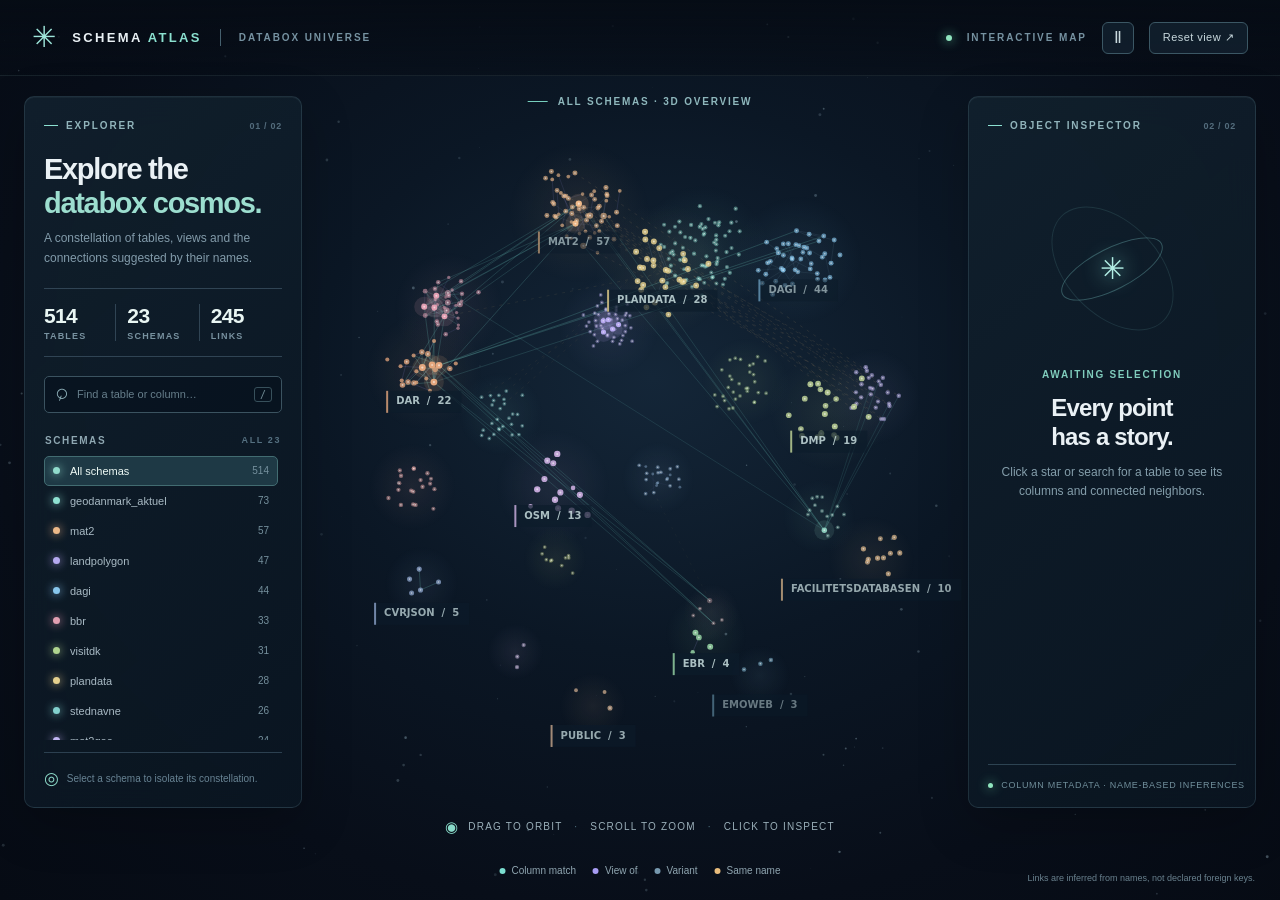
==== index.html @ 56049544 "initial commit" ====
<!doctype html>
<html lang="en">
<head>
  <meta charset="utf-8">
  <meta name="viewport" content="width=device-width, initial-scale=1">
  <meta name="theme-color" content="#080e19">
  <title>Schema Atlas — Databox Universe</title>
  <link rel="stylesheet" href="styles.css">
</head>
<body>
  <canvas id="universe" aria-label="Interactive 3D projection of database tables and inferred relationships"></canvas>

  <header class="topbar">
    <div class="brand"><span class="brand-mark">✳</span><span>SCHEMA <strong>ATLAS</strong></span><span class="brand-divider"></span><span class="brand-sub">DATABOX UNIVERSE</span></div>
    <div class="top-actions"><span class="live-dot"></span><span class="top-caption">INTERACTIVE MAP</span><button id="motion" class="icon-button" title="Pause rotation" aria-label="Pause rotation">Ⅱ</button><button id="reset" class="small-button">Reset view ↗</button></div>
  </header>

  <aside class="sidebar panel" aria-label="Explore schemas">
    <div class="panel-eyebrow"><span class="eyebrow-line"></span> EXPLORER <span class="eyebrow-index">01 / 02</span></div>
    <h1>Explore the<br><em>databox cosmos.</em></h1>
    <p class="intro">A constellation of tables, views and the connections suggested by their names.</p>
    <div class="stats">
      <div><strong id="table-count">—</strong><span>TABLES</span></div>
      <div><strong id="schema-count">—</strong><span>SCHEMAS</span></div>
      <div><strong id="link-count">—</strong><span>LINKS</span></div>
    </div>
    <label class="search-wrap"><span class="search-icon">⌕</span><input id="search" type="search" placeholder="Find a table or column…" autocomplete="off" aria-label="Search tables and columns"><kbd>/</kbd></label>
    <div id="search-results" class="search-results" hidden></div>
    <div class="list-heading"><span>SCHEMAS</span><span id="schema-list-count">ALL 23</span></div>
    <div id="schemas" class="schema-list" role="group" aria-label="Filter by schema"></div>
    <select id="mobile-schema" class="mobile-schema" aria-label="Filter by schema"></select>
    <div class="sidebar-footer"><span class="tiny-orbit">◎</span> Select a schema to isolate its constellation.</div>
  </aside>

  <aside id="inspector" class="inspector panel" aria-label="Selected table details">
    <div class="panel-eyebrow"><span class="eyebrow-line"></span> OBJECT INSPECTOR <span class="eyebrow-index">02 / 02</span></div>
    <div id="inspector-body" class="inspector-body">
      <div class="empty-visual"><div class="orbit orbit-one"></div><div class="orbit orbit-two"></div><span>✳</span></div>
      <p class="empty-kicker">AWAITING SELECTION</p>
      <h2>Every point<br>has a story.</h2>
      <p class="empty-copy">Click a star or search for a table to see its columns and connected neighbors.</p>
    </div>
    <div class="inspector-footer"><span class="status-dot"></span> COLUMN METADATA · NAME-BASED INFERENCES</div>
  </aside>

  <div id="tooltip" class="tooltip" hidden></div>
  <div class="canvas-caption"><span class="caption-rule"></span><span id="caption">ALL SCHEMAS · 3D OVERVIEW</span></div>
  <div class="controls-hint"><span class="mouse-glyph">◉</span> DRAG TO ORBIT <span class="hint-sep">·</span> SCROLL TO ZOOM <span class="hint-sep">·</span> CLICK TO INSPECT</div>
  <div class="legend"><span><i class="legend-dot ref"></i> Column match</span><span><i class="legend-dot view"></i> View of</span><span><i class="legend-dot variant"></i> Variant</span><span><i class="legend-dot counterpart"></i> Same name</span></div>
  <div class="disclaimer">Links are inferred from names, not declared foreign keys.</div>

  <script src="data.js"></script>
  <script src="app.js"></script>
</body>
</html>
---- styles.css ----
*{box-sizing:border-box}html,body{margin:0;width:100%;height:100%;overflow:hidden}body{font-family:Inter,ui-sans-serif,-apple-system,BlinkMacSystemFont,"Segoe UI",sans-serif;color:#eaf1f5;background:radial-gradient(ellipse at 51% 42%,#142638 0%,#0b1725 37%,#080e19 72%,#060b14 100%);font-size:13px}button,input,select{font:inherit}button{cursor:pointer}#universe{position:fixed;inset:0;width:100%;height:100%;cursor:grab;touch-action:none}#universe.dragging{cursor:grabbing}.topbar{position:absolute;top:0;left:0;right:0;height:76px;padding:0 32px;display:flex;align-items:center;justify-content:space-between;border-bottom:1px solid rgba(173,209,222,.1);background:linear-gradient(180deg,rgba(6,12,21,.92),rgba(6,12,21,.45));pointer-events:none}.topbar>*{pointer-events:auto}.brand{display:flex;align-items:center;gap:10px;font-size:13px;font-weight:650;letter-spacing:.18em;white-space:nowrap}.brand strong{color:#8be1d0;font-weight:650}.brand-mark{font-size:29px;line-height:1;color:#9fe7db;font-weight:300;margin-right:4px}.brand-divider{width:1px;height:17px;background:#45606e;margin:0 8px}.brand-sub,.top-caption{font-size:10px;letter-spacing:.19em;color:#7692a1;font-weight:600}.top-actions{display:flex;align-items:center;gap:15px}.live-dot,.status-dot{height:6px;width:6px;display:inline-block;border-radius:50%;background:#90e5bf;box-shadow:0 0 11px #72e7bc}.icon-button,.small-button{border:1px solid #3b5764;color:#c8d8dd;background:#152635aa;border-radius:6px;height:32px}.icon-button{width:32px;font-size:16px}.small-button{padding:0 13px;font-size:11px;letter-spacing:.04em}.small-button:hover,.icon-button:hover{background:#244558;border-color:#76bdb6}.panel{border:1px solid rgba(136,183,201,.16);background:linear-gradient(140deg,rgba(17,32,45,.94),rgba(10,21,33,.92));box-shadow:0 16px 50px rgba(0,0,0,.22),inset 0 1px rgba(218,248,255,.04);backdrop-filter:blur(16px);border-radius:10px}.sidebar{position:absolute;top:96px;left:24px;bottom:92px;width:278px;display:flex;flex-direction:column;padding:23px 19px 16px}.panel-eyebrow{color:#91b4bb;letter-spacing:.19em;font-size:10px;font-weight:700;display:flex;gap:8px;align-items:center}.eyebrow-line{width:14px;height:1px;background:#8ce1d2}.eyebrow-index{color:#536c7c;margin-left:auto;font-size:9px;letter-spacing:.08em}.sidebar h1{font-weight:550;line-height:1.16;letter-spacing:-.045em;font-size:29px;margin:22px 0 9px}.sidebar h1 em{font-style:normal;color:#9cdecf}.intro{color:#829baa;font-size:12px;line-height:1.65;margin:0 0 19px}.stats{display:flex;border-top:1px solid #304454;border-bottom:1px solid #304454;padding:15px 0;margin-bottom:19px}.stats>div{flex:1;border-right:1px solid #304454;display:flex;flex-direction:column;gap:3px;padding-left:11px}.stats>div:first-child{padding-left:0}.stats>div:last-child{border:0}.stats strong{font-size:21px;font-weight:550;letter-spacing:-.03em;color:#e9f6f3}.stats span{font-size:9px;letter-spacing:.13em;color:#7892a0;font-weight:700}.search-wrap{height:37px;border:1px solid #3b5360;border-radius:5px;display:flex;align-items:center;background:rgba(3,14,24,.47);padding:0 9px;gap:8px;flex-shrink:0}.search-wrap:focus-within{border-color:#80caba}.search-icon{color:#91b3bc;font-size:22px;line-height:1;transform:rotate(-25deg);margin-top:-4px}.search-wrap input{min-width:0;flex:1;border:0;background:transparent;outline:0;color:#e5f5f0;font-size:11px}.search-wrap input::placeholder{color:#667e8b}.search-wrap kbd{border:1px solid #37505b;border-radius:3px;color:#718c96;padding:1px 5px;font-size:10px}.list-heading{display:flex;justify-content:space-between;align-items:center;margin:22px 1px 10px;font-size:10px;letter-spacing:.16em;color:#8fa8b2;font-weight:700}.list-heading span:last-child{color:#557080;font-size:9px}.schema-list{overflow:auto;min-height:0;flex:1;scrollbar-width:thin;scrollbar-color:#355160 transparent;padding-right:4px}.schema-row{display:flex;align-items:center;width:100%;border:1px solid transparent;border-radius:5px;background:transparent;color:#a8bac4;padding:8px 8px;gap:10px;text-align:left;font-size:11px;transition:background .18s,color .18s}.schema-row:hover{background:#223746;color:#f3fbfb}.schema-row.active{background:#1e3945;color:#effbf6;border-color:#426c71}.schema-row .swatch{width:7px;height:7px;border-radius:50%;background:var(--swatch);box-shadow:0 0 10px var(--swatch);flex:none}.schema-row .schema-name{overflow:hidden;text-overflow:ellipsis;white-space:nowrap;flex:1}.schema-row .schema-count{font-size:10px;color:#75909d;font-variant-numeric:tabular-nums}.sidebar-footer{border-top:1px solid #2c4050;padding-top:14px;margin-top:12px;color:#688494;font-size:10px;line-height:1.4;flex:none}.tiny-orbit{font-size:17px;color:#8ddac9;vertical-align:middle;margin-right:5px}.mobile-schema{display:none}.search-results{max-height:174px;overflow:auto;flex:none;background:#0b1c29;border:1px solid #43606b;border-top:0;border-radius:0 0 5px 5px;scrollbar-width:thin;scrollbar-color:#355160 transparent}.search-result{border:0;border-bottom:1px solid #293f4a;background:transparent;color:#d3e3e5;display:block;width:100%;padding:9px 10px;text-align:left;font-size:11px;cursor:pointer}.search-result:hover{background:#23414d}.search-result small{display:block;color:#809eaa;margin-top:2px;font-size:9px}.search-result em{color:#8eb3b9;font-style:normal}.no-results{padding:12px;color:#849da8;font-size:11px}.inspector{position:absolute;top:96px;right:24px;bottom:92px;width:288px;display:flex;flex-direction:column;padding:23px 19px 0}.inspector-body{overflow:auto;flex:1;min-height:0;scrollbar-width:thin;scrollbar-color:#355160 transparent}.empty-visual{width:147px;height:147px;margin:64px auto 27px;display:grid;place-items:center;position:relative;color:#b1ede4;font-size:30px;text-shadow:0 0 21px #79ddcf}.orbit{position:absolute;border:1px solid rgba(132,212,211,.32);border-radius:50%;transform:rotate(-27deg)}.orbit-one{width:112px;height:42px}.orbit-two{width:147px;height:93px;transform:rotate(46deg);border-color:rgba(132,212,211,.13)}.empty-kicker{color:#80cdbd;letter-spacing:.17em;font-size:10px;font-weight:700;text-align:center;margin:0 0 13px}.inspector h2{font-size:24px;line-height:1.22;letter-spacing:-.035em;font-weight:550;margin:0 0 11px;text-align:center}.empty-copy{font-size:12px;color:#849eab;text-align:center;line-height:1.65;margin:0 8px}.inspector-footer{border-top:1px solid #2d4352;margin-top:auto;padding:15px 0 17px;color:#71909c;font-size:9px;letter-spacing:.08em;white-space:nowrap}.inspector-footer .status-dot{width:5px;height:5px;margin-right:5px}.detail-schema{font-size:10px;letter-spacing:.14em;color:var(--accent);margin:28px 0 7px;text-transform:uppercase}.detail-title{font-size:23px;line-height:1.18;letter-spacing:-.04em;overflow-wrap:anywhere;font-weight:560;margin:0 0 14px}.detail-badges{display:flex;gap:6px;flex-wrap:wrap;margin-bottom:22px}.detail-badge{border:1px solid #395665;background:#1a303f;border-radius:4px;padding:5px 7px;color:#a9c5cd;font-size:9px;letter-spacing:.08em;text-transform:uppercase}.detail-badge.kind{border-color:var(--accent);color:var(--accent)}.detail-heading{border-top:1px solid #334958;padding-top:16px;margin:0 0 10px;font-size:10px;letter-spacing:.15em;color:#97aeba;font-weight:700;display:flex;justify-content:space-between}.detail-heading span{color:#6f8e9c}.column-list{list-style:none;padding:0;margin:0 0 19px}.column-list li{font-size:11px;color:#bacbd1;padding:7px 0;border-bottom:1px solid rgba(109,149,163,.12);overflow-wrap:anywhere;display:flex;align-items:baseline;gap:8px}.column-list li:before{content:'·';color:#79cabd;font-size:16px;line-height:0}.column-list li[hidden]{display:none}.show-more{display:block;width:100%;background:transparent;color:#87cabd;border:0;text-align:left;padding:11px 0 15px;font-size:9px;letter-spacing:.12em;cursor:pointer}.show-more:hover{color:#cbfbeb}.relation-row{display:block;width:100%;border:0;border-bottom:1px solid rgba(109,149,163,.15);padding:8px 0;background:transparent;color:#d5e7e5;text-align:left;cursor:pointer;font-size:11px;overflow-wrap:anywhere}.relation-row:hover{color:#8de4d2}.relation-row small{display:block;color:#829fac;margin-top:4px;font-size:10px}.relation-row small i{display:inline-block;width:5px;height:5px;border-radius:50%;background:var(--rel-color);margin-right:5px}.relation-none{font-size:11px;color:#829baa;line-height:1.5}.tooltip{position:fixed;pointer-events:none;z-index:20;background:#142b39;border:1px solid #6caca8;box-shadow:0 12px 35px #0009;border-radius:5px;padding:8px 10px;color:#ecf8f4;font-size:11px;max-width:250px;overflow-wrap:anywhere}.tooltip small{display:block;color:#8ab5b7;margin-top:3px}.canvas-caption{position:absolute;top:96px;left:50%;transform:translateX(-50%);white-space:nowrap;color:#8eb7bc;font-size:10px;letter-spacing:.18em;font-weight:700;display:flex;align-items:center;gap:10px;pointer-events:none}.caption-rule{width:20px;height:1px;background:#76cfbd}.controls-hint{position:absolute;bottom:64px;left:50%;transform:translateX(-50%);font-size:10px;letter-spacing:.12em;color:#9aafb9;white-space:nowrap;pointer-events:none}.mouse-glyph{font-size:15px;color:#89dbca;vertical-align:middle;margin-right:5px}.hint-sep{color:#50727f;margin:0 8px}.legend{position:absolute;bottom:24px;left:50%;transform:translateX(-50%);display:flex;gap:17px;white-space:nowrap;font-size:10px;color:#90a6b1;pointer-events:none}.legend span{display:flex;align-items:center;gap:6px}.legend-dot{width:6px;height:6px;border-radius:50%;display:inline-block}.ref{background:#7bded0}.view{background:#a79cf3}.variant{background:#7799af}.counterpart{background:#e8bc7c}.disclaimer{position:absolute;bottom:17px;right:25px;color:#69818e;font-size:9px;pointer-events:none}
@media(max-height:700px) and (min-width:651px){.sidebar,.inspector{top:82px;bottom:64px}.sidebar h1{font-size:23px;margin:10px 0 6px}.sidebar .intro{display:none}.sidebar .stats{padding:9px 0;margin:10px 0}.sidebar .stats strong{font-size:18px}.sidebar .list-heading{margin:11px 1px 5px}.sidebar .schema-row{padding:6px 8px}.sidebar .sidebar-footer{display:none}.inspector .empty-visual{margin:22px auto 10px;height:103px}.inspector .empty-copy{margin-bottom:15px}.canvas-caption{top:85px}.controls-hint{bottom:48px}}@media(max-width:1150px){.sidebar{width:244px;left:14px}.inspector{width:250px;right:14px}.sidebar h1{font-size:26px}.disclaimer{display:none}}@media(max-width:850px){.inspector{top:auto;bottom:80px;height:270px;right:14px;width:244px}.empty-visual{margin:8px auto 0;width:65px;height:65px}.orbit-one{width:55px;height:20px}.orbit-two{width:75px;height:45px}.empty-kicker{margin-bottom:6px}.empty-copy{font-size:11px}.inspector h2{font-size:19px}.inspector-footer{display:none}.sidebar{bottom:80px}.legend{bottom:18px}.controls-hint{bottom:42px}.canvas-caption{top:86px}}@media(max-width:650px){.topbar{height:62px;padding:0 15px}.brand{font-size:11px;gap:5px}.brand-mark{font-size:23px}.brand-divider,.brand-sub,.top-caption,.live-dot{display:none}.top-actions{gap:6px}.small-button{padding:0 8px}.sidebar{top:74px;left:10px;right:10px;bottom:auto;width:auto;height:auto;padding:11px 13px}.sidebar h1,.sidebar .intro,.sidebar .stats,.sidebar .list-heading,.sidebar .schema-list,.sidebar .sidebar-footer{display:none}.sidebar .panel-eyebrow{margin-bottom:8px}.search-wrap{height:33px}.mobile-schema{display:block;width:100%;margin-top:8px;background:#142a37;color:#cfebe5;border:1px solid #3b5964;border-radius:4px;padding:6px;font-size:11px}.search-results{max-height:120px}.inspector{display:none}.inspector.has-selection{display:flex;top:auto;bottom:58px;left:10px;right:10px;width:auto;height:214px;padding:12px 14px 0}.inspector .panel-eyebrow{display:none}.detail-schema{margin:4px 0}.detail-title{font-size:17px;margin-bottom:7px}.detail-badges{margin-bottom:9px}.detail-heading{padding-top:9px;margin-bottom:5px}.column-list li{padding:4px 0}.canvas-caption{top:193px;font-size:9px}.controls-hint{bottom:38px;font-size:8px}.legend{bottom:13px;gap:10px;font-size:8px}}
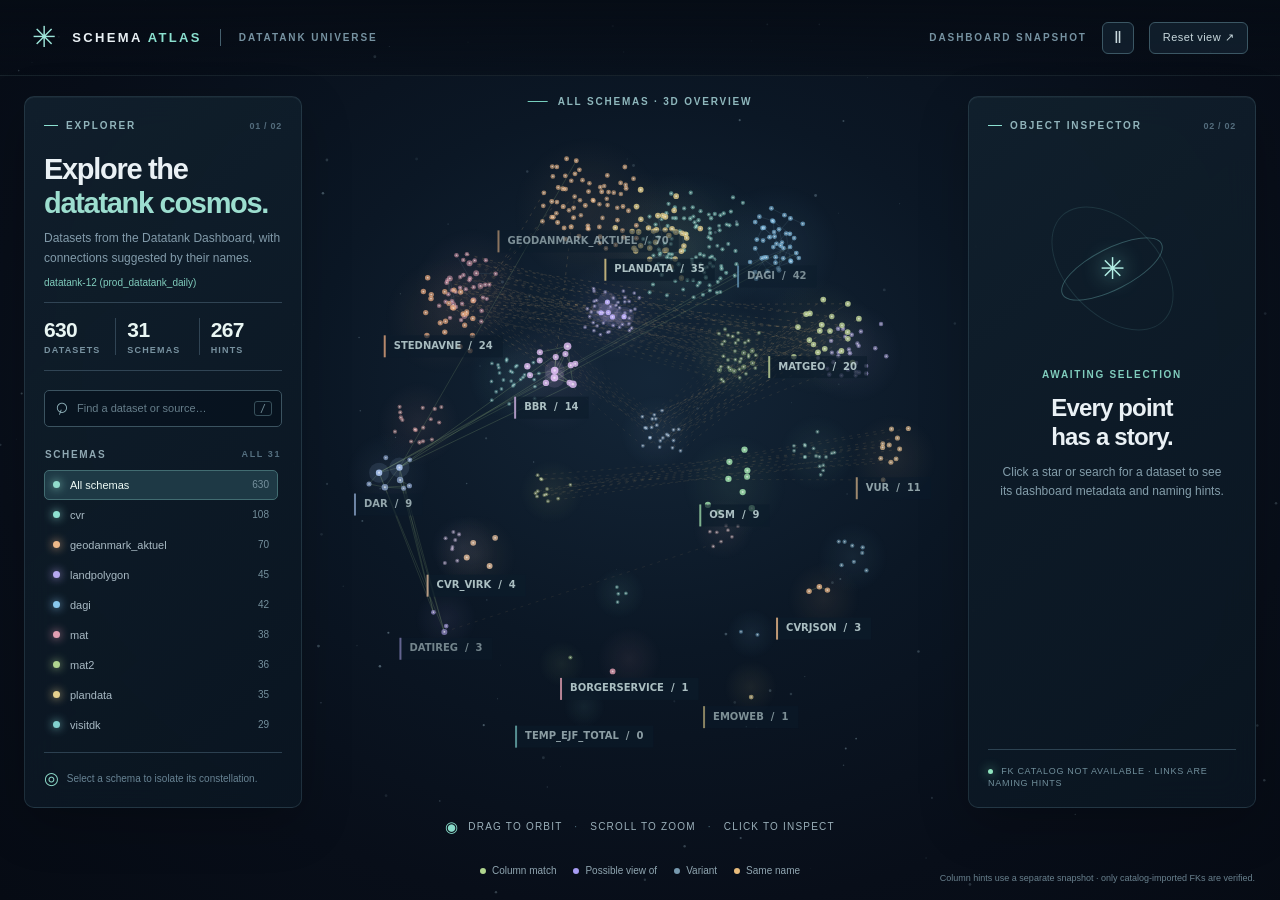
==== commit 8ed98e35: "enrich universe app with more data" ====
--- a/index.html
+++ b/index.html
@@ -4,50 +4,50 @@
   <meta charset="utf-8">
   <meta name="viewport" content="width=device-width, initial-scale=1">
   <meta name="theme-color" content="#080e19">
-  <title>Schema Atlas — Databox Universe</title>
+  <title>Schema Atlas — Datatank Universe</title>
   <link rel="stylesheet" href="styles.css">
 </head>
 <body>
-  <canvas id="universe" aria-label="Interactive 3D projection of database tables and inferred relationships"></canvas>
+  <canvas id="universe" aria-label="Interactive 3D projection of Datatank datasets and naming hints"></canvas>
 
   <header class="topbar">
-    <div class="brand"><span class="brand-mark">✳</span><span>SCHEMA <strong>ATLAS</strong></span><span class="brand-divider"></span><span class="brand-sub">DATABOX UNIVERSE</span></div>
-    <div class="top-actions"><span class="live-dot"></span><span class="top-caption">INTERACTIVE MAP</span><button id="motion" class="icon-button" title="Pause rotation" aria-label="Pause rotation">Ⅱ</button><button id="reset" class="small-button">Reset view ↗</button></div>
+    <div class="brand"><span class="brand-mark">✳</span><span>SCHEMA <strong>ATLAS</strong></span><span class="brand-divider"></span><span class="brand-sub">DATATANK UNIVERSE</span></div>
+    <div class="top-actions"><span class="top-caption">DASHBOARD SNAPSHOT</span><button id="motion" class="icon-button" title="Pause rotation" aria-label="Pause rotation">Ⅱ</button><button id="reset" class="small-button">Reset view ↗</button></div>
   </header>
 
   <aside class="sidebar panel" aria-label="Explore schemas">
     <div class="panel-eyebrow"><span class="eyebrow-line"></span> EXPLORER <span class="eyebrow-index">01 / 02</span></div>
-    <h1>Explore the<br><em>databox cosmos.</em></h1>
-    <p class="intro">A constellation of tables, views and the connections suggested by their names.</p>
+    <h1>Explore the<br><em>datatank cosmos.</em></h1>
+    <p class="intro">Datasets from the Datatank Dashboard, with connections suggested by their names.</p><p id="database-name" class="database-name"></p>
     <div class="stats">
-      <div><strong id="table-count">—</strong><span>TABLES</span></div>
+      <div><strong id="table-count">—</strong><span>DATASETS</span></div>
       <div><strong id="schema-count">—</strong><span>SCHEMAS</span></div>
-      <div><strong id="link-count">—</strong><span>LINKS</span></div>
+      <div><strong id="link-count">—</strong><span>HINTS</span></div>
     </div>
-    <label class="search-wrap"><span class="search-icon">⌕</span><input id="search" type="search" placeholder="Find a table or column…" autocomplete="off" aria-label="Search tables and columns"><kbd>/</kbd></label>
+    <label class="search-wrap"><span class="search-icon">⌕</span><input id="search" type="search" placeholder="Find a dataset or source…" autocomplete="off" aria-label="Search datasets and sources"><kbd>/</kbd></label>
     <div id="search-results" class="search-results" hidden></div>
-    <div class="list-heading"><span>SCHEMAS</span><span id="schema-list-count">ALL 23</span></div>
+    <div class="list-heading"><span>SCHEMAS</span><span id="schema-list-count">—</span></div>
     <div id="schemas" class="schema-list" role="group" aria-label="Filter by schema"></div>
     <select id="mobile-schema" class="mobile-schema" aria-label="Filter by schema"></select>
     <div class="sidebar-footer"><span class="tiny-orbit">◎</span> Select a schema to isolate its constellation.</div>
   </aside>
 
-  <aside id="inspector" class="inspector panel" aria-label="Selected table details">
+  <aside id="inspector" class="inspector panel" aria-label="Selected dataset details">
     <div class="panel-eyebrow"><span class="eyebrow-line"></span> OBJECT INSPECTOR <span class="eyebrow-index">02 / 02</span></div>
     <div id="inspector-body" class="inspector-body">
       <div class="empty-visual"><div class="orbit orbit-one"></div><div class="orbit orbit-two"></div><span>✳</span></div>
       <p class="empty-kicker">AWAITING SELECTION</p>
       <h2>Every point<br>has a story.</h2>
-      <p class="empty-copy">Click a star or search for a table to see its columns and connected neighbors.</p>
+      <p class="empty-copy">Click a star or search for a dataset to see its dashboard metadata and naming hints.</p>
     </div>
-    <div class="inspector-footer"><span class="status-dot"></span> COLUMN METADATA · NAME-BASED INFERENCES</div>
+    <div class="inspector-footer"><span class="status-dot"></span> <span id="fk-status">FK CATALOG NOT AVAILABLE</span></div>
   </aside>
 
   <div id="tooltip" class="tooltip" hidden></div>
   <div class="canvas-caption"><span class="caption-rule"></span><span id="caption">ALL SCHEMAS · 3D OVERVIEW</span></div>
   <div class="controls-hint"><span class="mouse-glyph">◉</span> DRAG TO ORBIT <span class="hint-sep">·</span> SCROLL TO ZOOM <span class="hint-sep">·</span> CLICK TO INSPECT</div>
-  <div class="legend"><span><i class="legend-dot ref"></i> Column match</span><span><i class="legend-dot view"></i> View of</span><span><i class="legend-dot variant"></i> Variant</span><span><i class="legend-dot counterpart"></i> Same name</span></div>
-  <div class="disclaimer">Links are inferred from names, not declared foreign keys.</div>
+  <div class="legend"><span id="fk-legend" hidden><i class="legend-dot confirmed"></i> Declared FK</span><span><i class="legend-dot column-match"></i> Column match</span><span><i class="legend-dot view"></i> Possible view of</span><span><i class="legend-dot variant"></i> Variant</span><span><i class="legend-dot counterpart"></i> Same name</span></div>
+  <div class="disclaimer">Column hints use a separate snapshot · only catalog-imported FKs are verified.</div>
 
   <script src="data.js"></script>
   <script src="app.js"></script>
--- a/styles.css
+++ b/styles.css
@@ -1,2 +1,2 @@
-*{box-sizing:border-box}html,body{margin:0;width:100%;height:100%;overflow:hidden}body{font-family:Inter,ui-sans-serif,-apple-system,BlinkMacSystemFont,"Segoe UI",sans-serif;color:#eaf1f5;background:radial-gradient(ellipse at 51% 42%,#142638 0%,#0b1725 37%,#080e19 72%,#060b14 100%);font-size:13px}button,input,select{font:inherit}button{cursor:pointer}#universe{position:fixed;inset:0;width:100%;height:100%;cursor:grab;touch-action:none}#universe.dragging{cursor:grabbing}.topbar{position:absolute;top:0;left:0;right:0;height:76px;padding:0 32px;display:flex;align-items:center;justify-content:space-between;border-bottom:1px solid rgba(173,209,222,.1);background:linear-gradient(180deg,rgba(6,12,21,.92),rgba(6,12,21,.45));pointer-events:none}.topbar>*{pointer-events:auto}.brand{display:flex;align-items:center;gap:10px;font-size:13px;font-weight:650;letter-spacing:.18em;white-space:nowrap}.brand strong{color:#8be1d0;font-weight:650}.brand-mark{font-size:29px;line-height:1;color:#9fe7db;font-weight:300;margin-right:4px}.brand-divider{width:1px;height:17px;background:#45606e;margin:0 8px}.brand-sub,.top-caption{font-size:10px;letter-spacing:.19em;color:#7692a1;font-weight:600}.top-actions{display:flex;align-items:center;gap:15px}.live-dot,.status-dot{height:6px;width:6px;display:inline-block;border-radius:50%;background:#90e5bf;box-shadow:0 0 11px #72e7bc}.icon-button,.small-button{border:1px solid #3b5764;color:#c8d8dd;background:#152635aa;border-radius:6px;height:32px}.icon-button{width:32px;font-size:16px}.small-button{padding:0 13px;font-size:11px;letter-spacing:.04em}.small-button:hover,.icon-button:hover{background:#244558;border-color:#76bdb6}.panel{border:1px solid rgba(136,183,201,.16);background:linear-gradient(140deg,rgba(17,32,45,.94),rgba(10,21,33,.92));box-shadow:0 16px 50px rgba(0,0,0,.22),inset 0 1px rgba(218,248,255,.04);backdrop-filter:blur(16px);border-radius:10px}.sidebar{position:absolute;top:96px;left:24px;bottom:92px;width:278px;display:flex;flex-direction:column;padding:23px 19px 16px}.panel-eyebrow{color:#91b4bb;letter-spacing:.19em;font-size:10px;font-weight:700;display:flex;gap:8px;align-items:center}.eyebrow-line{width:14px;height:1px;background:#8ce1d2}.eyebrow-index{color:#536c7c;margin-left:auto;font-size:9px;letter-spacing:.08em}.sidebar h1{font-weight:550;line-height:1.16;letter-spacing:-.045em;font-size:29px;margin:22px 0 9px}.sidebar h1 em{font-style:normal;color:#9cdecf}.intro{color:#829baa;font-size:12px;line-height:1.65;margin:0 0 19px}.stats{display:flex;border-top:1px solid #304454;border-bottom:1px solid #304454;padding:15px 0;margin-bottom:19px}.stats>div{flex:1;border-right:1px solid #304454;display:flex;flex-direction:column;gap:3px;padding-left:11px}.stats>div:first-child{padding-left:0}.stats>div:last-child{border:0}.stats strong{font-size:21px;font-weight:550;letter-spacing:-.03em;color:#e9f6f3}.stats span{font-size:9px;letter-spacing:.13em;color:#7892a0;font-weight:700}.search-wrap{height:37px;border:1px solid #3b5360;border-radius:5px;display:flex;align-items:center;background:rgba(3,14,24,.47);padding:0 9px;gap:8px;flex-shrink:0}.search-wrap:focus-within{border-color:#80caba}.search-icon{color:#91b3bc;font-size:22px;line-height:1;transform:rotate(-25deg);margin-top:-4px}.search-wrap input{min-width:0;flex:1;border:0;background:transparent;outline:0;color:#e5f5f0;font-size:11px}.search-wrap input::placeholder{color:#667e8b}.search-wrap kbd{border:1px solid #37505b;border-radius:3px;color:#718c96;padding:1px 5px;font-size:10px}.list-heading{display:flex;justify-content:space-between;align-items:center;margin:22px 1px 10px;font-size:10px;letter-spacing:.16em;color:#8fa8b2;font-weight:700}.list-heading span:last-child{color:#557080;font-size:9px}.schema-list{overflow:auto;min-height:0;flex:1;scrollbar-width:thin;scrollbar-color:#355160 transparent;padding-right:4px}.schema-row{display:flex;align-items:center;width:100%;border:1px solid transparent;border-radius:5px;background:transparent;color:#a8bac4;padding:8px 8px;gap:10px;text-align:left;font-size:11px;transition:background .18s,color .18s}.schema-row:hover{background:#223746;color:#f3fbfb}.schema-row.active{background:#1e3945;color:#effbf6;border-color:#426c71}.schema-row .swatch{width:7px;height:7px;border-radius:50%;background:var(--swatch);box-shadow:0 0 10px var(--swatch);flex:none}.schema-row .schema-name{overflow:hidden;text-overflow:ellipsis;white-space:nowrap;flex:1}.schema-row .schema-count{font-size:10px;color:#75909d;font-variant-numeric:tabular-nums}.sidebar-footer{border-top:1px solid #2c4050;padding-top:14px;margin-top:12px;color:#688494;font-size:10px;line-height:1.4;flex:none}.tiny-orbit{font-size:17px;color:#8ddac9;vertical-align:middle;margin-right:5px}.mobile-schema{display:none}.search-results{max-height:174px;overflow:auto;flex:none;background:#0b1c29;border:1px solid #43606b;border-top:0;border-radius:0 0 5px 5px;scrollbar-width:thin;scrollbar-color:#355160 transparent}.search-result{border:0;border-bottom:1px solid #293f4a;background:transparent;color:#d3e3e5;display:block;width:100%;padding:9px 10px;text-align:left;font-size:11px;cursor:pointer}.search-result:hover{background:#23414d}.search-result small{display:block;color:#809eaa;margin-top:2px;font-size:9px}.search-result em{color:#8eb3b9;font-style:normal}.no-results{padding:12px;color:#849da8;font-size:11px}.inspector{position:absolute;top:96px;right:24px;bottom:92px;width:288px;display:flex;flex-direction:column;padding:23px 19px 0}.inspector-body{overflow:auto;flex:1;min-height:0;scrollbar-width:thin;scrollbar-color:#355160 transparent}.empty-visual{width:147px;height:147px;margin:64px auto 27px;display:grid;place-items:center;position:relative;color:#b1ede4;font-size:30px;text-shadow:0 0 21px #79ddcf}.orbit{position:absolute;border:1px solid rgba(132,212,211,.32);border-radius:50%;transform:rotate(-27deg)}.orbit-one{width:112px;height:42px}.orbit-two{width:147px;height:93px;transform:rotate(46deg);border-color:rgba(132,212,211,.13)}.empty-kicker{color:#80cdbd;letter-spacing:.17em;font-size:10px;font-weight:700;text-align:center;margin:0 0 13px}.inspector h2{font-size:24px;line-height:1.22;letter-spacing:-.035em;font-weight:550;margin:0 0 11px;text-align:center}.empty-copy{font-size:12px;color:#849eab;text-align:center;line-height:1.65;margin:0 8px}.inspector-footer{border-top:1px solid #2d4352;margin-top:auto;padding:15px 0 17px;color:#71909c;font-size:9px;letter-spacing:.08em;white-space:nowrap}.inspector-footer .status-dot{width:5px;height:5px;margin-right:5px}.detail-schema{font-size:10px;letter-spacing:.14em;color:var(--accent);margin:28px 0 7px;text-transform:uppercase}.detail-title{font-size:23px;line-height:1.18;letter-spacing:-.04em;overflow-wrap:anywhere;font-weight:560;margin:0 0 14px}.detail-badges{display:flex;gap:6px;flex-wrap:wrap;margin-bottom:22px}.detail-badge{border:1px solid #395665;background:#1a303f;border-radius:4px;padding:5px 7px;color:#a9c5cd;font-size:9px;letter-spacing:.08em;text-transform:uppercase}.detail-badge.kind{border-color:var(--accent);color:var(--accent)}.detail-heading{border-top:1px solid #334958;padding-top:16px;margin:0 0 10px;font-size:10px;letter-spacing:.15em;color:#97aeba;font-weight:700;display:flex;justify-content:space-between}.detail-heading span{color:#6f8e9c}.column-list{list-style:none;padding:0;margin:0 0 19px}.column-list li{font-size:11px;color:#bacbd1;padding:7px 0;border-bottom:1px solid rgba(109,149,163,.12);overflow-wrap:anywhere;display:flex;align-items:baseline;gap:8px}.column-list li:before{content:'·';color:#79cabd;font-size:16px;line-height:0}.column-list li[hidden]{display:none}.show-more{display:block;width:100%;background:transparent;color:#87cabd;border:0;text-align:left;padding:11px 0 15px;font-size:9px;letter-spacing:.12em;cursor:pointer}.show-more:hover{color:#cbfbeb}.relation-row{display:block;width:100%;border:0;border-bottom:1px solid rgba(109,149,163,.15);padding:8px 0;background:transparent;color:#d5e7e5;text-align:left;cursor:pointer;font-size:11px;overflow-wrap:anywhere}.relation-row:hover{color:#8de4d2}.relation-row small{display:block;color:#829fac;margin-top:4px;font-size:10px}.relation-row small i{display:inline-block;width:5px;height:5px;border-radius:50%;background:var(--rel-color);margin-right:5px}.relation-none{font-size:11px;color:#829baa;line-height:1.5}.tooltip{position:fixed;pointer-events:none;z-index:20;background:#142b39;border:1px solid #6caca8;box-shadow:0 12px 35px #0009;border-radius:5px;padding:8px 10px;color:#ecf8f4;font-size:11px;max-width:250px;overflow-wrap:anywhere}.tooltip small{display:block;color:#8ab5b7;margin-top:3px}.canvas-caption{position:absolute;top:96px;left:50%;transform:translateX(-50%);white-space:nowrap;color:#8eb7bc;font-size:10px;letter-spacing:.18em;font-weight:700;display:flex;align-items:center;gap:10px;pointer-events:none}.caption-rule{width:20px;height:1px;background:#76cfbd}.controls-hint{position:absolute;bottom:64px;left:50%;transform:translateX(-50%);font-size:10px;letter-spacing:.12em;color:#9aafb9;white-space:nowrap;pointer-events:none}.mouse-glyph{font-size:15px;color:#89dbca;vertical-align:middle;margin-right:5px}.hint-sep{color:#50727f;margin:0 8px}.legend{position:absolute;bottom:24px;left:50%;transform:translateX(-50%);display:flex;gap:17px;white-space:nowrap;font-size:10px;color:#90a6b1;pointer-events:none}.legend span{display:flex;align-items:center;gap:6px}.legend-dot{width:6px;height:6px;border-radius:50%;display:inline-block}.ref{background:#7bded0}.view{background:#a79cf3}.variant{background:#7799af}.counterpart{background:#e8bc7c}.disclaimer{position:absolute;bottom:17px;right:25px;color:#69818e;font-size:9px;pointer-events:none}
-@media(max-height:700px) and (min-width:651px){.sidebar,.inspector{top:82px;bottom:64px}.sidebar h1{font-size:23px;margin:10px 0 6px}.sidebar .intro{display:none}.sidebar .stats{padding:9px 0;margin:10px 0}.sidebar .stats strong{font-size:18px}.sidebar .list-heading{margin:11px 1px 5px}.sidebar .schema-row{padding:6px 8px}.sidebar .sidebar-footer{display:none}.inspector .empty-visual{margin:22px auto 10px;height:103px}.inspector .empty-copy{margin-bottom:15px}.canvas-caption{top:85px}.controls-hint{bottom:48px}}@media(max-width:1150px){.sidebar{width:244px;left:14px}.inspector{width:250px;right:14px}.sidebar h1{font-size:26px}.disclaimer{display:none}}@media(max-width:850px){.inspector{top:auto;bottom:80px;height:270px;right:14px;width:244px}.empty-visual{margin:8px auto 0;width:65px;height:65px}.orbit-one{width:55px;height:20px}.orbit-two{width:75px;height:45px}.empty-kicker{margin-bottom:6px}.empty-copy{font-size:11px}.inspector h2{font-size:19px}.inspector-footer{display:none}.sidebar{bottom:80px}.legend{bottom:18px}.controls-hint{bottom:42px}.canvas-caption{top:86px}}@media(max-width:650px){.topbar{height:62px;padding:0 15px}.brand{font-size:11px;gap:5px}.brand-mark{font-size:23px}.brand-divider,.brand-sub,.top-caption,.live-dot{display:none}.top-actions{gap:6px}.small-button{padding:0 8px}.sidebar{top:74px;left:10px;right:10px;bottom:auto;width:auto;height:auto;padding:11px 13px}.sidebar h1,.sidebar .intro,.sidebar .stats,.sidebar .list-heading,.sidebar .schema-list,.sidebar .sidebar-footer{display:none}.sidebar .panel-eyebrow{margin-bottom:8px}.search-wrap{height:33px}.mobile-schema{display:block;width:100%;margin-top:8px;background:#142a37;color:#cfebe5;border:1px solid #3b5964;border-radius:4px;padding:6px;font-size:11px}.search-results{max-height:120px}.inspector{display:none}.inspector.has-selection{display:flex;top:auto;bottom:58px;left:10px;right:10px;width:auto;height:214px;padding:12px 14px 0}.inspector .panel-eyebrow{display:none}.detail-schema{margin:4px 0}.detail-title{font-size:17px;margin-bottom:7px}.detail-badges{margin-bottom:9px}.detail-heading{padding-top:9px;margin-bottom:5px}.column-list li{padding:4px 0}.canvas-caption{top:193px;font-size:9px}.controls-hint{bottom:38px;font-size:8px}.legend{bottom:13px;gap:10px;font-size:8px}}
+*{box-sizing:border-box}html,body{margin:0;width:100%;height:100%;overflow:hidden}body{font-family:Inter,ui-sans-serif,-apple-system,BlinkMacSystemFont,"Segoe UI",sans-serif;color:#eaf1f5;background:radial-gradient(ellipse at 51% 42%,#142638 0%,#0b1725 37%,#080e19 72%,#060b14 100%);font-size:13px}button,input,select{font:inherit}button{cursor:pointer}#universe{position:fixed;inset:0;width:100%;height:100%;cursor:grab;touch-action:none}#universe.dragging{cursor:grabbing}.topbar{position:absolute;top:0;left:0;right:0;height:76px;padding:0 32px;display:flex;align-items:center;justify-content:space-between;border-bottom:1px solid rgba(173,209,222,.1);background:linear-gradient(180deg,rgba(6,12,21,.92),rgba(6,12,21,.45));pointer-events:none}.topbar>*{pointer-events:auto}.brand{display:flex;align-items:center;gap:10px;font-size:13px;font-weight:650;letter-spacing:.18em;white-space:nowrap}.brand strong{color:#8be1d0;font-weight:650}.brand-mark{font-size:29px;line-height:1;color:#9fe7db;font-weight:300;margin-right:4px}.brand-divider{width:1px;height:17px;background:#45606e;margin:0 8px}.brand-sub,.top-caption{font-size:10px;letter-spacing:.19em;color:#7692a1;font-weight:600}.top-actions{display:flex;align-items:center;gap:15px}.live-dot,.status-dot{height:6px;width:6px;display:inline-block;border-radius:50%;background:#90e5bf;box-shadow:0 0 11px #72e7bc}.icon-button,.small-button{border:1px solid #3b5764;color:#c8d8dd;background:#152635aa;border-radius:6px;height:32px}.icon-button{width:32px;font-size:16px}.small-button{padding:0 13px;font-size:11px;letter-spacing:.04em}.small-button:hover,.icon-button:hover{background:#244558;border-color:#76bdb6}.panel{border:1px solid rgba(136,183,201,.16);background:linear-gradient(140deg,rgba(17,32,45,.94),rgba(10,21,33,.92));box-shadow:0 16px 50px rgba(0,0,0,.22),inset 0 1px rgba(218,248,255,.04);backdrop-filter:blur(16px);border-radius:10px}.sidebar{position:absolute;top:96px;left:24px;bottom:92px;width:278px;display:flex;flex-direction:column;padding:23px 19px 16px}.panel-eyebrow{color:#91b4bb;letter-spacing:.19em;font-size:10px;font-weight:700;display:flex;gap:8px;align-items:center}.eyebrow-line{width:14px;height:1px;background:#8ce1d2}.eyebrow-index{color:#536c7c;margin-left:auto;font-size:9px;letter-spacing:.08em}.sidebar h1{font-weight:550;line-height:1.16;letter-spacing:-.045em;font-size:29px;margin:22px 0 9px}.sidebar h1 em{font-style:normal;color:#9cdecf}.intro{color:#829baa;font-size:12px;line-height:1.65;margin:0 0 8px}.database-name{color:#80cdbd;font-size:10px;overflow-wrap:anywhere;margin:0 0 14px}.stats{display:flex;border-top:1px solid #304454;border-bottom:1px solid #304454;padding:15px 0;margin-bottom:19px}.stats>div{flex:1;border-right:1px solid #304454;display:flex;flex-direction:column;gap:3px;padding-left:11px}.stats>div:first-child{padding-left:0}.stats>div:last-child{border:0}.stats strong{font-size:21px;font-weight:550;letter-spacing:-.03em;color:#e9f6f3}.stats span{font-size:9px;letter-spacing:.13em;color:#7892a0;font-weight:700}.search-wrap{height:37px;border:1px solid #3b5360;border-radius:5px;display:flex;align-items:center;background:rgba(3,14,24,.47);padding:0 9px;gap:8px;flex-shrink:0}.search-wrap:focus-within{border-color:#80caba}.search-icon{color:#91b3bc;font-size:22px;line-height:1;transform:rotate(-25deg);margin-top:-4px}.search-wrap input{min-width:0;flex:1;border:0;background:transparent;outline:0;color:#e5f5f0;font-size:11px}.search-wrap input::placeholder{color:#667e8b}.search-wrap kbd{border:1px solid #37505b;border-radius:3px;color:#718c96;padding:1px 5px;font-size:10px}.list-heading{display:flex;justify-content:space-between;align-items:center;margin:22px 1px 10px;font-size:10px;letter-spacing:.16em;color:#8fa8b2;font-weight:700}.list-heading span:last-child{color:#557080;font-size:9px}.schema-list{overflow:auto;min-height:0;flex:1;scrollbar-width:thin;scrollbar-color:#355160 transparent;padding-right:4px}.schema-row{display:flex;align-items:center;width:100%;border:1px solid transparent;border-radius:5px;background:transparent;color:#a8bac4;padding:8px 8px;gap:10px;text-align:left;font-size:11px;transition:background .18s,color .18s}.schema-row:hover{background:#223746;color:#f3fbfb}.schema-row.active{background:#1e3945;color:#effbf6;border-color:#426c71}.schema-row .swatch{width:7px;height:7px;border-radius:50%;background:var(--swatch);box-shadow:0 0 10px var(--swatch);flex:none}.schema-row .schema-name{overflow:hidden;text-overflow:ellipsis;white-space:nowrap;flex:1}.schema-row .schema-count{font-size:10px;color:#75909d;font-variant-numeric:tabular-nums}.sidebar-footer{border-top:1px solid #2c4050;padding-top:14px;margin-top:12px;color:#688494;font-size:10px;line-height:1.4;flex:none}.tiny-orbit{font-size:17px;color:#8ddac9;vertical-align:middle;margin-right:5px}.mobile-schema{display:none}.search-results{max-height:174px;overflow:auto;flex:none;background:#0b1c29;border:1px solid #43606b;border-top:0;border-radius:0 0 5px 5px;scrollbar-width:thin;scrollbar-color:#355160 transparent}.search-result{border:0;border-bottom:1px solid #293f4a;background:transparent;color:#d3e3e5;display:block;width:100%;padding:9px 10px;text-align:left;font-size:11px;cursor:pointer}.search-result:hover{background:#23414d}.search-result small{display:block;color:#809eaa;margin-top:2px;font-size:9px}.search-result em{color:#8eb3b9;font-style:normal}.no-results{padding:12px;color:#849da8;font-size:11px}.inspector{position:absolute;top:96px;right:24px;bottom:92px;width:288px;display:flex;flex-direction:column;padding:23px 19px 0}.inspector-body{overflow:auto;flex:1;min-height:0;scrollbar-width:thin;scrollbar-color:#355160 transparent}.empty-visual{width:147px;height:147px;margin:64px auto 27px;display:grid;place-items:center;position:relative;color:#b1ede4;font-size:30px;text-shadow:0 0 21px #79ddcf}.orbit{position:absolute;border:1px solid rgba(132,212,211,.32);border-radius:50%;transform:rotate(-27deg)}.orbit-one{width:112px;height:42px}.orbit-two{width:147px;height:93px;transform:rotate(46deg);border-color:rgba(132,212,211,.13)}.empty-kicker{color:#80cdbd;letter-spacing:.17em;font-size:10px;font-weight:700;text-align:center;margin:0 0 13px}.inspector h2{font-size:24px;line-height:1.22;letter-spacing:-.035em;font-weight:550;margin:0 0 11px;text-align:center}.empty-copy{font-size:12px;color:#849eab;text-align:center;line-height:1.65;margin:0 8px}.inspector-footer{border-top:1px solid #2d4352;margin-top:auto;padding:15px 0 17px;color:#71909c;font-size:9px;letter-spacing:.08em;line-height:1.4}.inspector-footer .status-dot{width:5px;height:5px;margin-right:5px}.detail-schema{font-size:10px;letter-spacing:.14em;color:var(--accent);margin:28px 0 7px;text-transform:uppercase}.detail-title{font-size:23px;line-height:1.18;letter-spacing:-.04em;overflow-wrap:anywhere;font-weight:560;margin:0 0 14px}.detail-badges{display:flex;gap:6px;flex-wrap:wrap;margin-bottom:22px}.detail-badge{border:1px solid #395665;background:#1a303f;border-radius:4px;padding:5px 7px;color:#a9c5cd;font-size:9px;letter-spacing:.08em;text-transform:uppercase}.detail-badge.kind{border-color:var(--accent);color:var(--accent)}.detail-heading{border-top:1px solid #334958;padding-top:16px;margin:0 0 10px;font-size:10px;letter-spacing:.15em;color:#97aeba;font-weight:700;display:flex;justify-content:space-between}.detail-heading span{color:#6f8e9c}.metadata-list{margin:0 0 20px;font-size:11px;line-height:1.5;overflow-wrap:anywhere}.metadata-list dt{color:#80cdbd;margin-top:12px;font-size:10px;text-transform:uppercase;letter-spacing:.07em}.metadata-list dd{color:#bacbd1;margin:3px 0 0;white-space:pre-line}.metadata-list a{color:#91dccc;overflow-wrap:anywhere}.column-list{list-style:none;margin:0 0 16px;padding:0}.column-list li{border-bottom:1px solid rgba(109,149,163,.15);padding:7px 0;overflow-wrap:anywhere}.column-list li[hidden]{display:none}.column-list strong{display:block;font-size:11px;font-weight:600;color:#d5e7e5}.column-list small{display:block;font-size:10px;color:#829fac;margin-top:3px}.column-hint{background:transparent;border:0;padding:4px 0 0;color:#b0d58f;text-align:left;font-size:10px}.column-hint:hover{color:#e2f8cc}.show-more{display:block;width:100%;background:transparent;color:#87cabd;border:0;text-align:left;padding:11px 0 15px;font-size:9px;letter-spacing:.12em;cursor:pointer}.show-more:hover{color:#cbfbeb}.relation-row{display:block;width:100%;border:0;border-bottom:1px solid rgba(109,149,163,.15);padding:8px 0;background:transparent;color:#d5e7e5;text-align:left;cursor:pointer;font-size:11px;overflow-wrap:anywhere}.relation-row:hover{color:#8de4d2}.relation-row small{display:block;color:#829fac;margin-top:4px;font-size:10px}.relation-row small i{display:inline-block;width:5px;height:5px;border-radius:50%;background:var(--rel-color);margin-right:5px}.relation-none{font-size:11px;color:#829baa;line-height:1.5}.tooltip{position:fixed;pointer-events:none;z-index:20;background:#142b39;border:1px solid #6caca8;box-shadow:0 12px 35px #0009;border-radius:5px;padding:8px 10px;color:#ecf8f4;font-size:11px;max-width:250px;overflow-wrap:anywhere}.tooltip small{display:block;color:#8ab5b7;margin-top:3px}.canvas-caption{position:absolute;top:96px;left:50%;transform:translateX(-50%);white-space:nowrap;color:#8eb7bc;font-size:10px;letter-spacing:.18em;font-weight:700;display:flex;align-items:center;gap:10px;pointer-events:none}.caption-rule{width:20px;height:1px;background:#76cfbd}.controls-hint{position:absolute;bottom:64px;left:50%;transform:translateX(-50%);font-size:10px;letter-spacing:.12em;color:#9aafb9;white-space:nowrap;pointer-events:none}.mouse-glyph{font-size:15px;color:#89dbca;vertical-align:middle;margin-right:5px}.hint-sep{color:#50727f;margin:0 8px}.legend{position:absolute;bottom:24px;left:50%;transform:translateX(-50%);display:flex;gap:17px;white-space:nowrap;font-size:10px;color:#90a6b1;pointer-events:none}.legend span{display:flex;align-items:center;gap:6px}.legend [hidden]{display:none}.legend-dot{width:6px;height:6px;border-radius:50%;display:inline-block}.confirmed{background:#7bded0;box-shadow:0 0 8px #7bded0}.ref{background:#7bded0}.column-match{background:#b0d58f}.view{background:#a79cf3}.variant{background:#7799af}.counterpart{background:#e8bc7c}.disclaimer{position:absolute;bottom:17px;right:25px;color:#69818e;font-size:9px;pointer-events:none}
+@media(max-height:700px) and (min-width:651px){.sidebar,.inspector{top:82px;bottom:64px}.sidebar h1{font-size:23px;margin:10px 0 6px}.sidebar .intro,.sidebar .database-name{display:none}.sidebar .stats{padding:9px 0;margin:10px 0}.sidebar .stats strong{font-size:18px}.sidebar .list-heading{margin:11px 1px 5px}.sidebar .schema-row{padding:6px 8px}.sidebar .sidebar-footer{display:none}.inspector .empty-visual{margin:22px auto 10px;height:103px}.inspector .empty-copy{margin-bottom:15px}.canvas-caption{top:85px}.controls-hint{bottom:48px}}@media(max-width:1150px){.sidebar{width:244px;left:14px}.inspector{width:250px;right:14px}.sidebar h1{font-size:26px}.disclaimer{display:none}}@media(max-width:850px){.inspector{top:auto;bottom:80px;height:270px;right:14px;width:244px}.empty-visual{margin:8px auto 0;width:65px;height:65px}.orbit-one{width:55px;height:20px}.orbit-two{width:75px;height:45px}.empty-kicker{margin-bottom:6px}.empty-copy{font-size:11px}.inspector h2{font-size:19px}.inspector-footer{display:none}.sidebar{bottom:80px}.legend{bottom:18px}.controls-hint{bottom:42px}.canvas-caption{top:86px}}@media(max-width:650px){.topbar{height:62px;padding:0 15px}.brand{font-size:11px;gap:5px}.brand-mark{font-size:23px}.brand-divider,.brand-sub,.top-caption,.live-dot{display:none}.top-actions{gap:6px}.small-button{padding:0 8px}.sidebar{top:74px;left:10px;right:10px;bottom:auto;width:auto;height:auto;padding:11px 13px}.sidebar h1,.sidebar .intro,.sidebar .database-name,.sidebar .stats,.sidebar .list-heading,.sidebar .schema-list,.sidebar .sidebar-footer{display:none}.sidebar .panel-eyebrow{margin-bottom:8px}.search-wrap{height:33px}.mobile-schema{display:block;width:100%;margin-top:8px;background:#142a37;color:#cfebe5;border:1px solid #3b5964;border-radius:4px;padding:6px;font-size:11px}.search-results{max-height:120px}.inspector{display:none}.inspector.has-selection{display:flex;top:auto;bottom:58px;left:10px;right:10px;width:auto;height:214px;padding:12px 14px 0}.inspector .panel-eyebrow{display:none}.detail-schema{margin:4px 0}.detail-title{font-size:17px;margin-bottom:7px}.detail-badges{margin-bottom:9px}.detail-heading{padding-top:9px;margin-bottom:5px}.column-list li{padding:4px 0}.canvas-caption{top:193px;font-size:9px}.controls-hint{bottom:38px;font-size:8px}.legend{bottom:13px;gap:10px;font-size:8px}}
